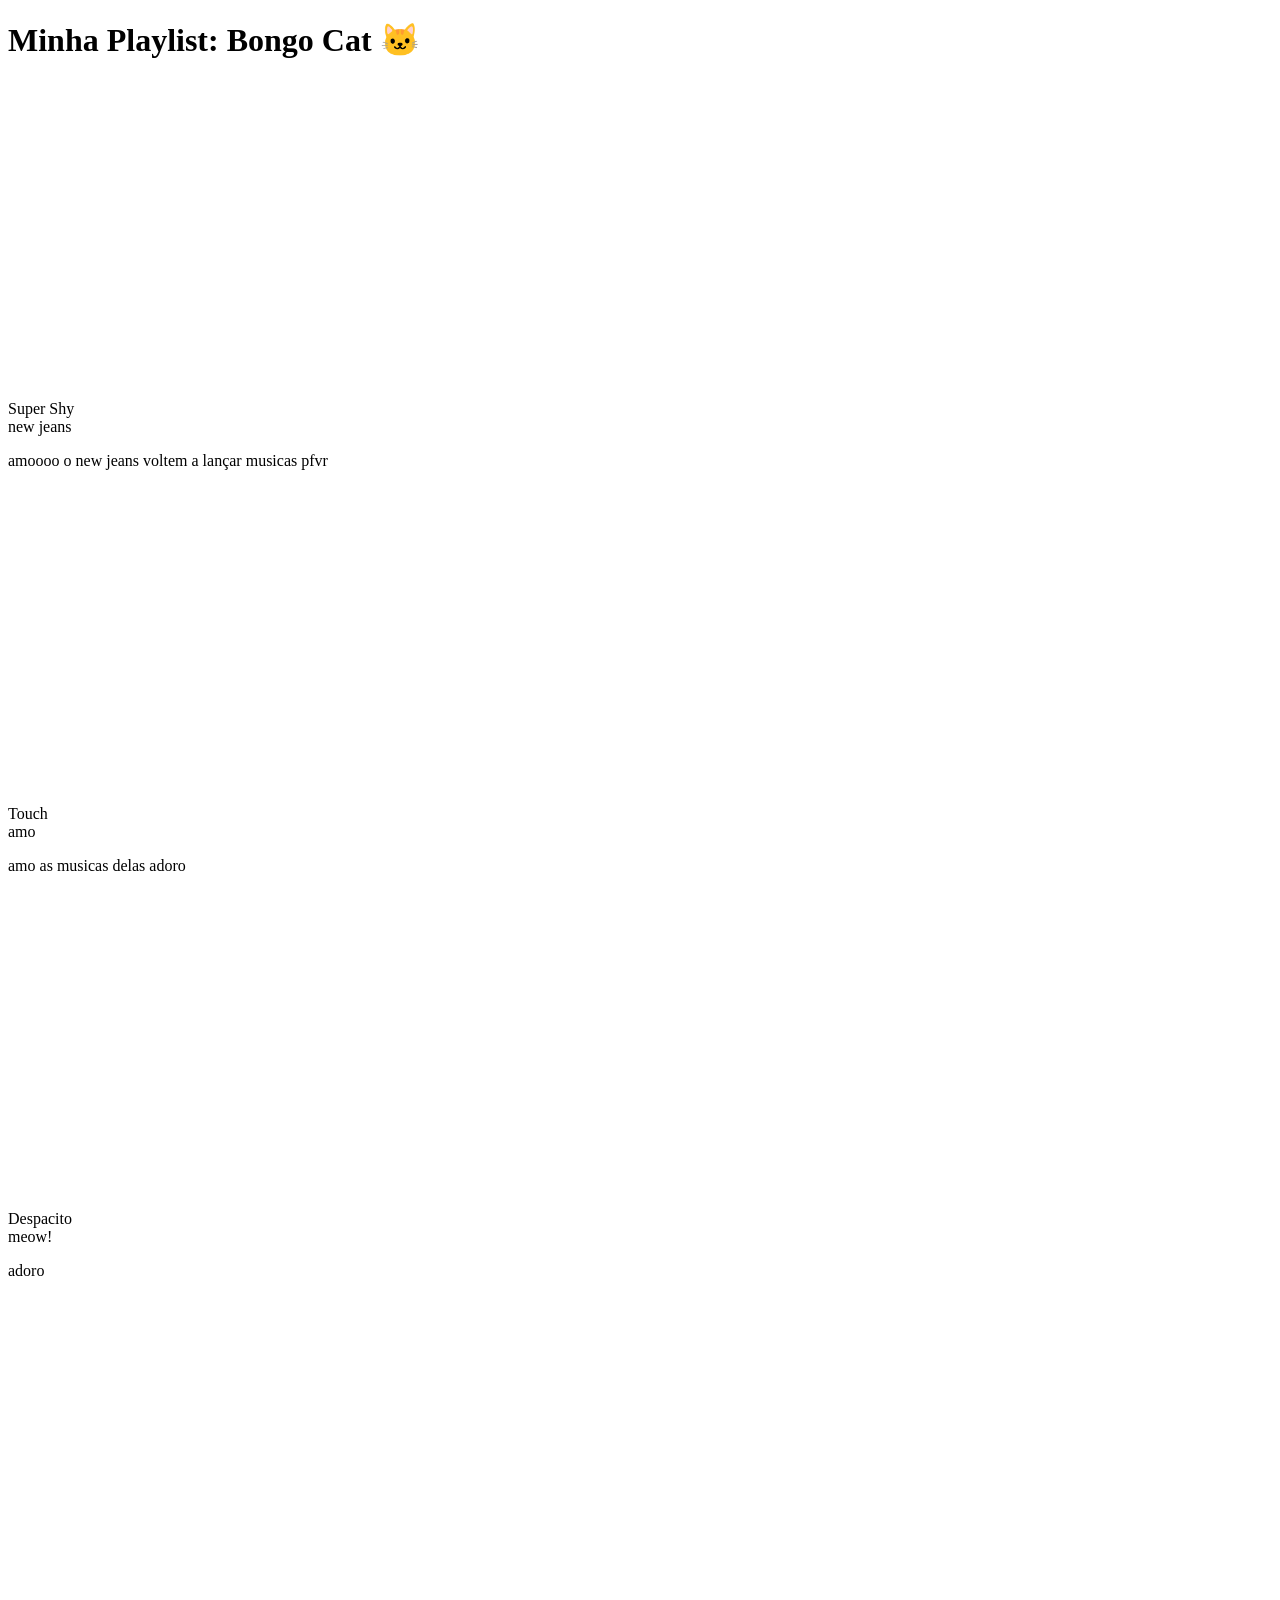
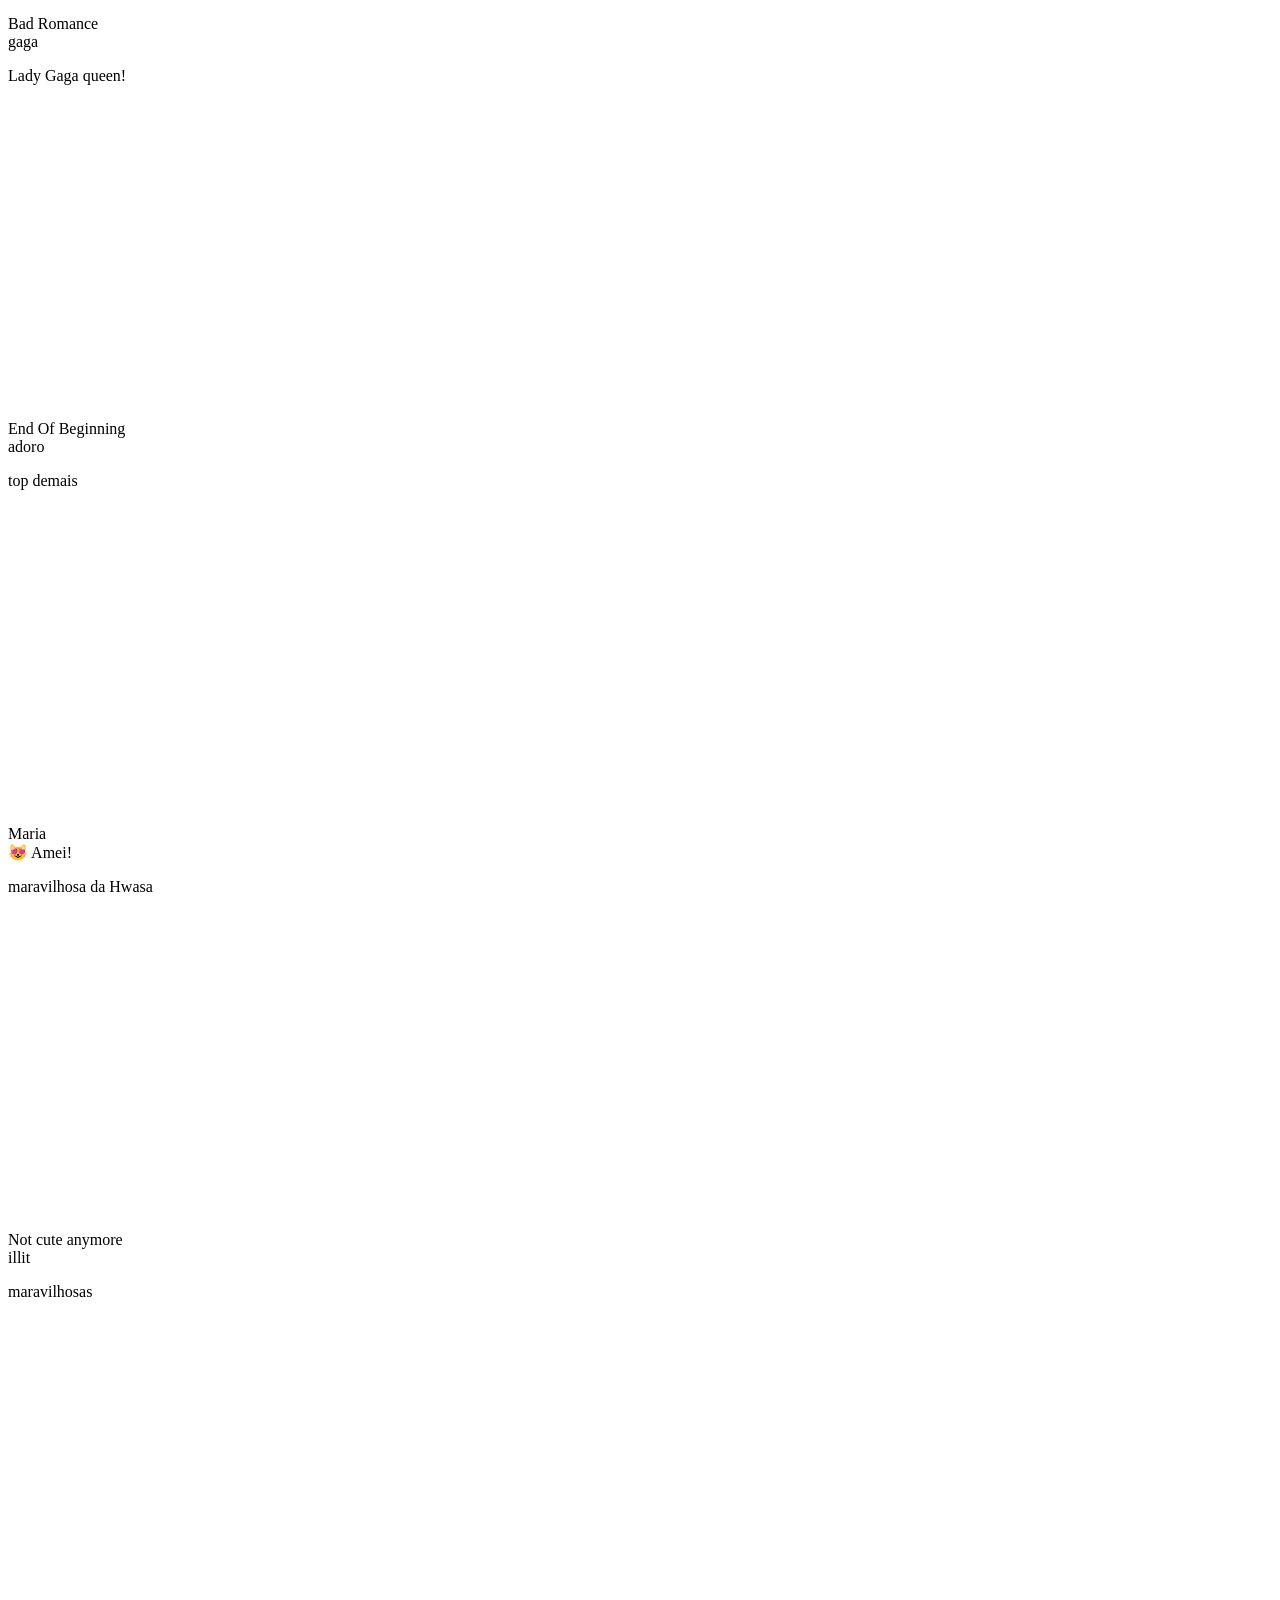
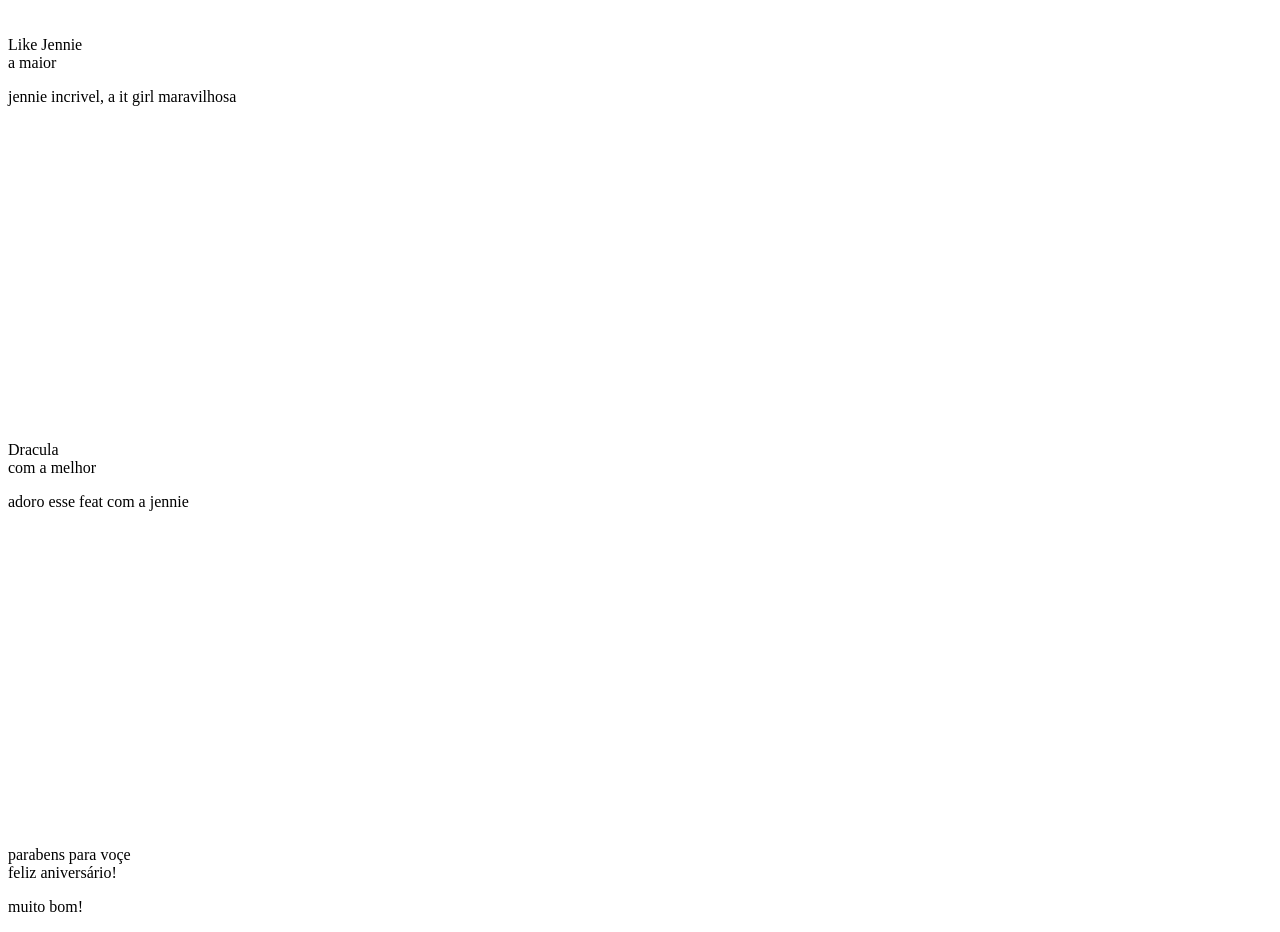
==== index.html @ 3bed691a "Add files via upload" ====
<!doctype html>
<html lang="pt-BR">
<head>
  <meta charset="utf-8" />
  <meta name="viewport" content="width=device-width,initial-scale=1" />
  <title>Galeria Bongo Cat</title>
  <link rel="stylesheet" href="style.css">
</head>
<body>
  <h1>Minha Playlist: Bongo Cat 🐱</h1>
  
  <section class="grid">
    
    <!-- EXEMPLO 1 -->
    <article class="card">
      <div class="video-wrap">
        <iframe width="560" height="315" src="https://www.youtube.com/embed/MMuel7Bs-zg?si=gCkmmSla5su9Gu3q" title="YouTube video player" frameborder="0" allow="accelerometer; autoplay; clipboard-write; encrypted-media; gyroscope; picture-in-picture; web-share" referrerpolicy="strict-origin-when-cross-origin" allowfullscreen></iframe>
      </div>
      <div class="meta">
        <div class="title">Super Shy</div>
        <div class="badge">new jeans</div>
      </div>
      <p class="desc">amoooo o new jeans voltem a lançar musicas pfvr </p>
    </article>

    <!-- EXEMPLO 2 -->
    <article class="card">
      <div class="video-wrap">
       <iframe width="560" height="315" src="https://www.youtube.com/embed/eQZ2x9NvJ7M?si=mh_XB2qZokdtEQCs" title="YouTube video player" frameborder="0" allow="accelerometer; autoplay; clipboard-write; encrypted-media; gyroscope; picture-in-picture; web-share" referrerpolicy="strict-origin-when-cross-origin" allowfullscreen></iframe>
      </div>
      <div class="meta">
        <div class="title">Touch</div>
        <div class="badge">amo</div>
      </div>
      <p class="desc">amo as musicas delas adoro</p>
    </article>

    <!-- EXEMPLO 3 -->
    <article class="card">
      <div class="video-wrap">
        <iframe width="560" height="315" src="https://www.youtube.com/embed/Zk21BzKQBGU?si=uWgH908SlbrxAvmi" title="YouTube video player" frameborder="0" allow="accelerometer; autoplay; clipboard-write; encrypted-media; gyroscope; picture-in-picture; web-share" referrerpolicy="strict-origin-when-cross-origin" allowfullscreen></iframe>
      </div>
      <div class="meta">
        <div class="title">Despacito</div>
        <div class="badge">meow!</div>
      </div>
      <p class="desc">adoro</p>
    </article>
    
    
    <!-- EXEMPLO 1 -->
    <article class="card">
      <div class="video-wrap">
        <iframe width="560" height="315" src="https://www.youtube.com/embed/L9achtCtHnQ?si=4jeo2ZnNsbKsVIRQ" title="YouTube video player" frameborder="0" allow="accelerometer; autoplay; clipboard-write; encrypted-media; gyroscope; picture-in-picture; web-share" referrerpolicy="strict-origin-when-cross-origin" allowfullscreen></iframe>
      </div>
      <div class="meta">
        <div class="title">Bad Romance</div>
        <div class="badge">gaga</div>
      </div>
      <p class="desc">Lady Gaga queen!</p>
    </article>

    <!-- EXEMPLO 2 -->
    <article class="card">
      <div class="video-wrap">
        <iframe width="560" height="315" src="https://www.youtube.com/embed/X60ewc60Rhw?si=o-sL2aGbR0N4YnGH" title="YouTube video player" frameborder="0" allow="accelerometer; autoplay; clipboard-write; encrypted-media; gyroscope; picture-in-picture; web-share" referrerpolicy="strict-origin-when-cross-origin" allowfullscreen></iframe>
      </div>
      <div class="meta">
        <div class="title">End Of Beginning</div>
        <div class="badge">adoro</div>
      </div>
      <p class="desc">top demais</p>
    </article>

    <!-- EXEMPLO 3 -->
    <article class="card">
      <div class="video-wrap">
       <iframe width="560" height="315" src="https://www.youtube.com/embed/LAULX_3f_48?si=Z7OvP3QBc6HYW2Ru" title="YouTube video player" frameborder="0" allow="accelerometer; autoplay; clipboard-write; encrypted-media; gyroscope; picture-in-picture; web-share" referrerpolicy="strict-origin-when-cross-origin" allowfullscreen></iframe>
      </div>
      <div class="meta">
        <div class="title">Maria</div>
        <div class="badge">😻 Amei!</div>
      </div>
      <p class="desc">maravilhosa da Hwasa</p>
    </article>

<!-- EXEMPLO 1 -->
    <article class="card">
      <div class="video-wrap">
        <iframe width="560" height="315" src="https://www.youtube.com/embed/QWN3EqHSPN0?si=5SOhrbKqjzPJsxIZ" title="YouTube video player" frameborder="0" allow="accelerometer; autoplay; clipboard-write; encrypted-media; gyroscope; picture-in-picture; web-share" referrerpolicy="strict-origin-when-cross-origin" allowfullscreen></iframe>
      </div>
      <div class="meta">
        <div class="title">Not cute anymore</div>
        <div class="badge">illit</div>
      </div>
      <p class="desc">maravilhosas</p>
    </article>

    <!-- EXEMPLO 2 -->
    <article class="card">
      <div class="video-wrap">
        <iframe width="560" height="315" src="https://www.youtube.com/embed/vxK-w0F4U3s?si=ta-hT4CmAGVKuUxx" title="YouTube video player" frameborder="0" allow="accelerometer; autoplay; clipboard-write; encrypted-media; gyroscope; picture-in-picture; web-share" referrerpolicy="strict-origin-when-cross-origin" allowfullscreen></iframe>
      </div>
      <div class="meta">
        <div class="title">Like Jennie</div>
        <div class="badge">a maior</div>
      </div>
      <p class="desc">jennie incrivel, a it girl maravilhosa</p>
    </article>

    <!-- EXEMPLO 3 -->
    <article class="card">
      <div class="video-wrap">
       <iframe width="560" height="315" src="https://www.youtube.com/embed/GMI5X6oHzkE?si=N4nStoZrWWZ4dTYt" title="YouTube video player" frameborder="0" allow="accelerometer; autoplay; clipboard-write; encrypted-media; gyroscope; picture-in-picture; web-share" referrerpolicy="strict-origin-when-cross-origin" allowfullscreen></iframe>
      </div>
      <div class="meta">
        <div class="title">Dracula</div>
        <div class="badge">com a melhor</div>
      </div>
      <p class="desc">adoro esse feat com a jennie</p>
    </article>

    <!-- EXEMPLO 3 -->
    <article class="card">
      <div class="video-wrap">
        <iframe width="560" height="315" src="https://www.youtube.com/embed/3_QLj6S7cdQ?si=bvMB5MpW32Bi-cem" title="YouTube video player" frameborder="0" allow="accelerometer; autoplay; clipboard-write; encrypted-media; gyroscope; picture-in-picture; web-share" referrerpolicy="strict-origin-when-cross-origin" allowfullscreen></iframe>
      </div>
      <div class="meta">
        <div class="title">parabens para voçe</div>
        <div class="badge">feliz aniversário!</div>
      </div>
      <p class="desc">muito bom!</p>
    </article>

  </section>
</body>
</html>
                

  </section>
</body>
</html>
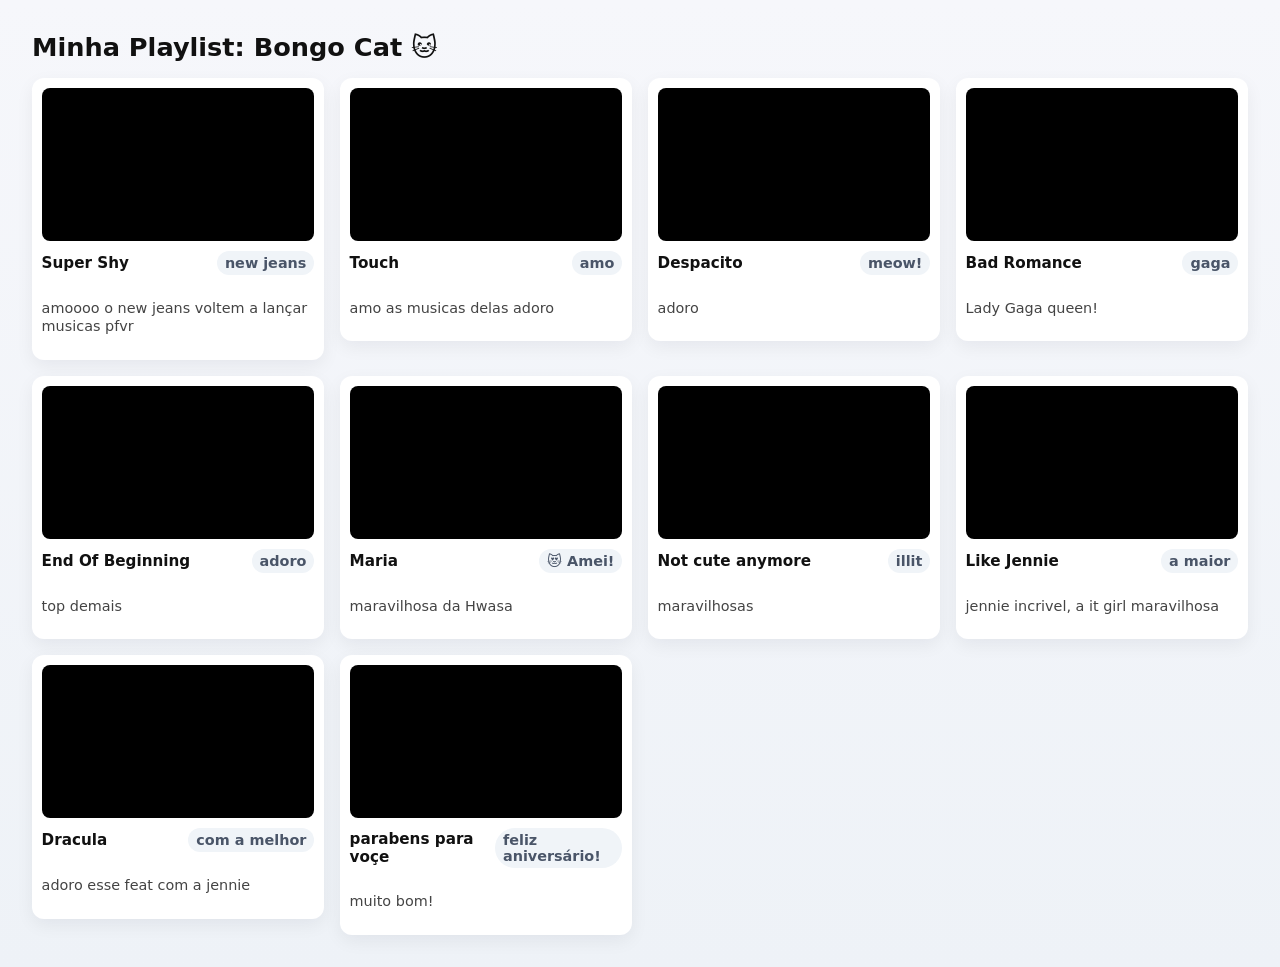
==== commit bde5fc0b: "Add files via upload" ====
--- a/index.html
+++ b/index.html
@@ -136,8 +136,4 @@
 </body>
 </html>
                 
-
-  </section>
-</body>
-</html>
                 
--- a/style.css
+++ b/style.css
@@ -0,0 +1,78 @@
+:root{
+  --gap: 1rem;
+  --card-bg: #ffffff;
+  --radius: 12px;
+}
+body{
+  font-family: system-ui, -apple-system, sans-serif;
+  background: linear-gradient(180deg,#f6f7fb,#eef2f7);
+  margin: 0;
+  padding: 2rem;
+  color: #111;
+}
+
+h1{ margin: 0 0 1rem 0; font-size: 1.6rem; }
+
+.grid{
+  display: grid;
+  grid-template-columns: repeat(auto-fit, minmax(260px, 1fr));
+  gap: var(--gap);
+  align-items: start;
+}
+
+.card{
+  background: var(--card-bg);
+  border-radius: var(--radius);
+  padding: 0.6rem;
+  box-shadow: 0 6px 18px rgba(15,20,30,0.06);
+  transition: transform .18s ease;
+  display: flex;
+  flex-direction: column;
+  gap: .6rem;
+}
+.card:hover{
+  transform: translateY(-6px);
+  box-shadow: 0 12px 30px rgba(15,20,30,0.12);
+}
+
+.video-wrap{
+  position: relative;
+  width: 100%;
+  padding-top: 56.25%; /* Mantém proporção 16:9 */
+  border-radius: calc(var(--radius) - 4px);
+  overflow: hidden;
+  background: #000;
+}
+/* O CSS abaixo garante que o iframe colado ocupe todo o espaço */
+.video-wrap iframe{
+  position: absolute;
+  inset: 0;
+  width: 100%;
+  height: 100%;
+  border: 0;
+}
+
+.meta{
+  display:flex;
+  justify-content: space-between;
+  align-items: center;
+  gap: .5rem;
+  font-size: .95rem;
+}
+.title{ font-weight: 600; }
+
+.desc{
+  font-size: .9rem;
+  color: #444;
+  line-height: 1.3;
+}
+
+.badge{
+  background: #f0f4f8;
+  padding: .25rem .5rem;
+  border-radius: 999px;
+  font-size: 0.9rem;
+  font-weight: 600;
+  color: #4a5568;
+}
+                
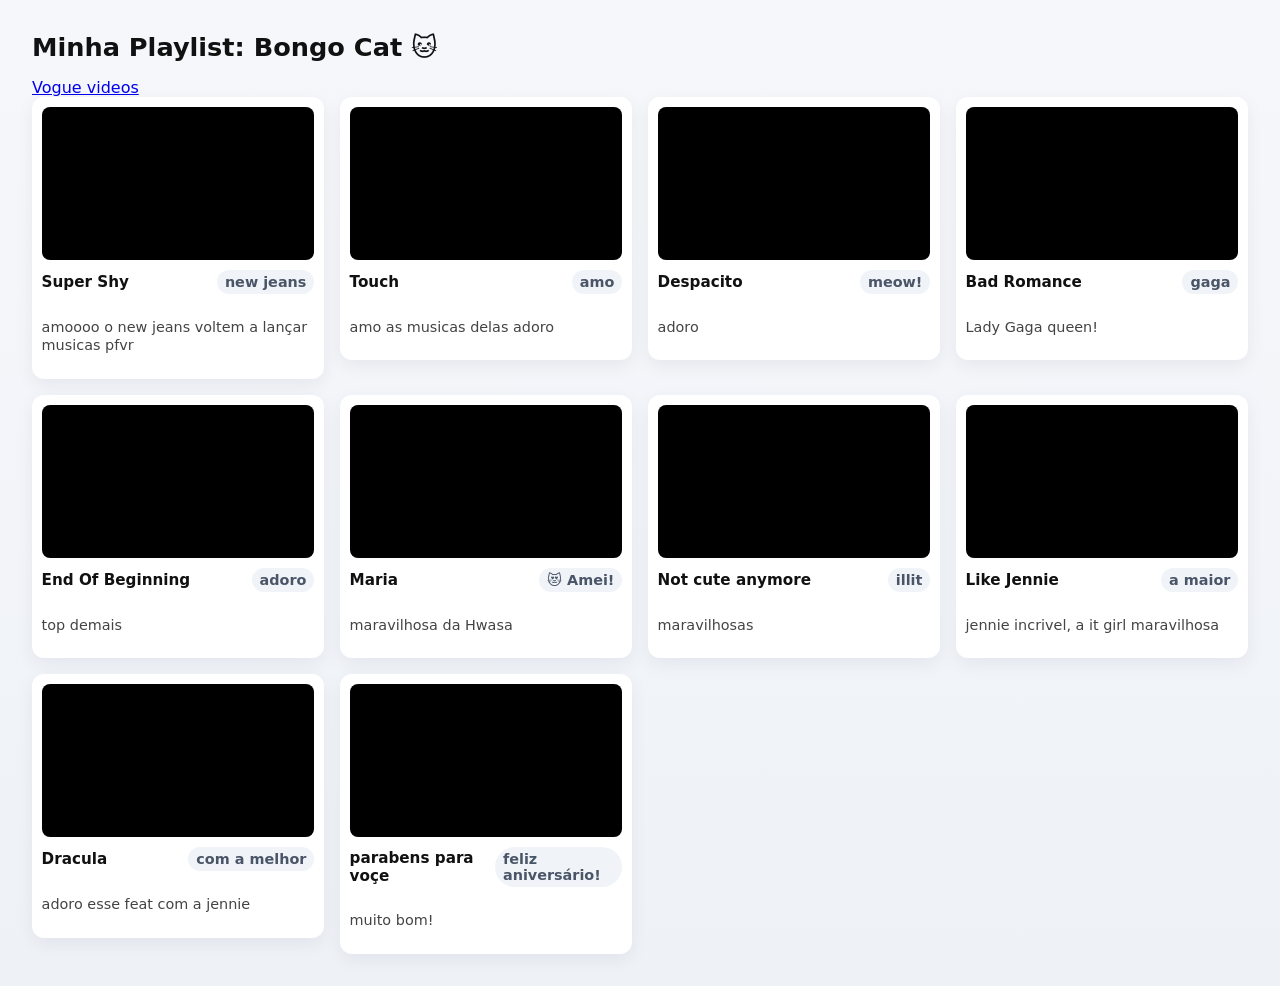
==== commit da34693c: "Add files via upload" ====
--- a/index.html
+++ b/index.html
@@ -8,6 +8,8 @@
 </head>
 <body>
   <h1>Minha Playlist: Bongo Cat 🐱</h1>
+  <a href="./vogue/index.html">Vogue videos</a>
+  
   
   <section class="grid">
     
